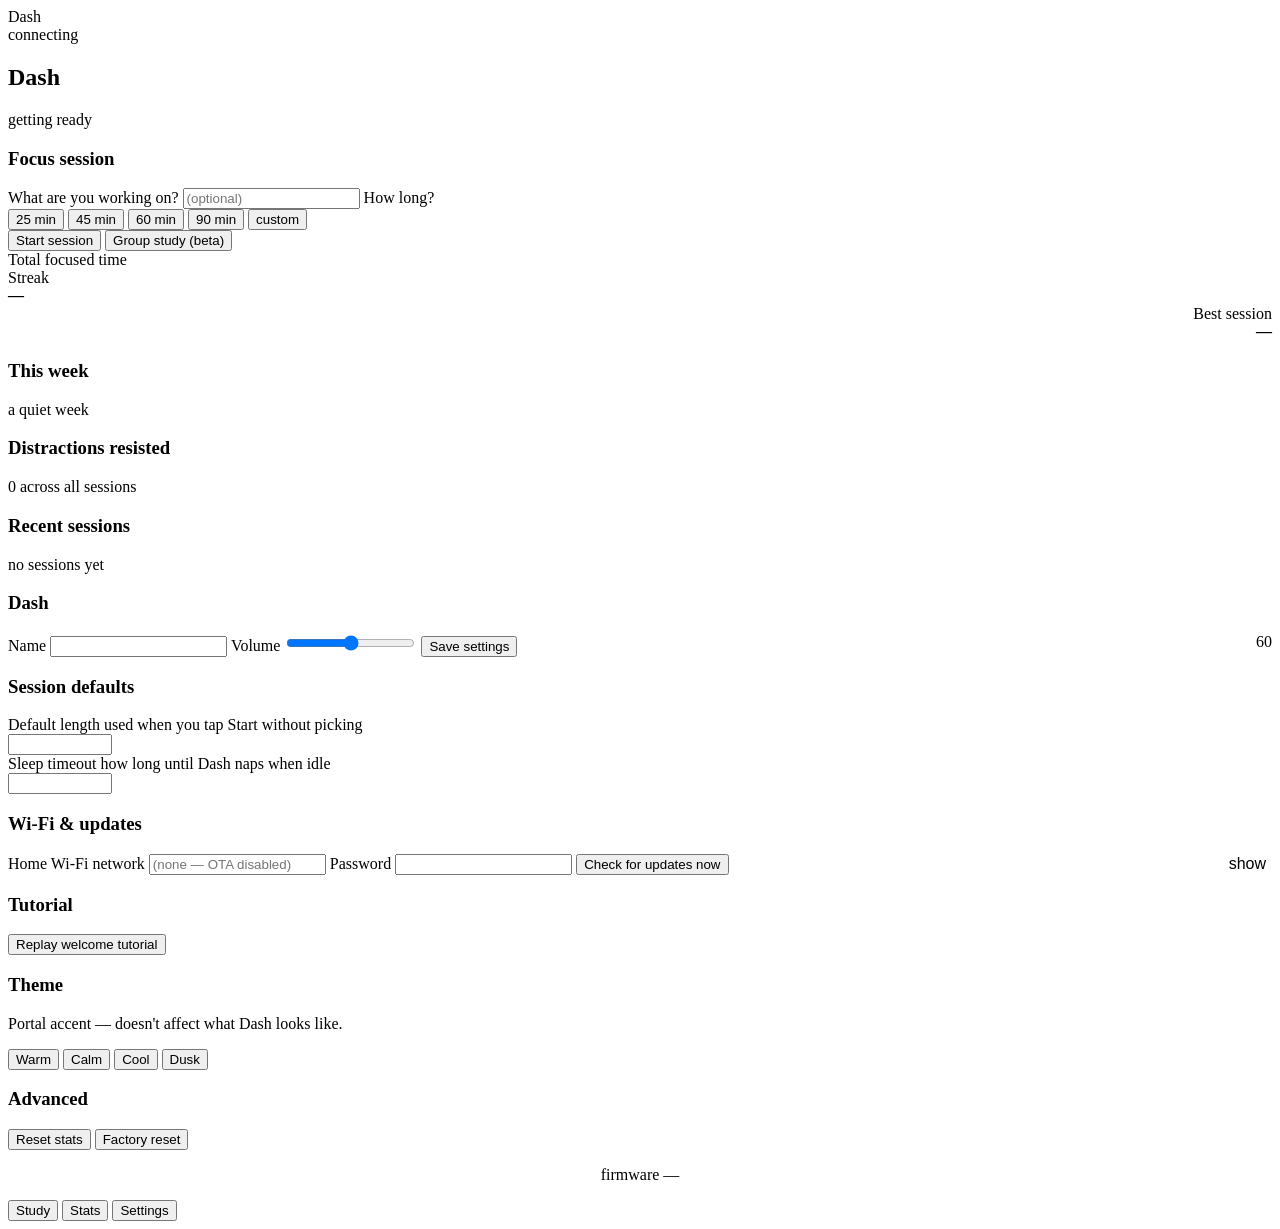
==== data/web/index.html @ c85e51ca "feat(M12): pulsing dot on study tab when session is running tab bar now shows a small accent-coloure" ====
<!doctype html>
<html lang="en">
<head>
  <meta charset="utf-8">
  <meta name="viewport" content="width=device-width, initial-scale=1, viewport-fit=cover">
  <meta name="theme-color" content="#0f1115">
  <meta name="apple-mobile-web-app-capable" content="yes">
  <meta name="apple-mobile-web-app-status-bar-style" content="black-translucent">
  <title>Dash</title>
  <link rel="icon" href="data:,">
  <link rel="stylesheet" href="/styles.css">
</head>
<body>

<div class="shell">
  <header class="app-header">
    <div class="logo">Dash</div>
    <div id="status-pill" class="status-pill">connecting</div>
  </header>

  <!-- ============ STUDY TAB ============ -->
  <section class="tab-page active" id="tab-study">
    <article class="card hero">
      <div class="row">
        <div class="col">
          <h2 id="device-name">Dash</h2>
          <span class="mood"><span class="dot" id="mood-dot"></span><span id="mood-text">getting ready</span></span>
        </div>
      </div>
    </article>

    <!-- Idle: session config -->
    <article class="card" id="session-idle">
      <h3>Focus session</h3>
      <label class="field">
        <span>What are you working on?</span>
        <input id="session-label" type="text" maxlength="40" placeholder="(optional)">
      </label>
      <label class="field">
        <span>How long?</span>
        <div class="chip-row" id="duration-chips">
          <button class="chip" data-min="25" aria-pressed="true">25 min</button>
          <button class="chip" data-min="45">45 min</button>
          <button class="chip" data-min="60">60 min</button>
          <button class="chip" data-min="90">90 min</button>
          <button class="chip" data-min="custom">custom</button>
        </div>
        <input id="custom-min" type="number" min="5" max="240" hidden placeholder="minutes">
      </label>
      <button class="btn primary" id="btn-start-session">Start session</button>
      <button class="btn ghost" id="btn-group-study">Group study (beta)</button>
    </article>

    <!-- Running: live timer -->
    <article class="card" id="session-running" hidden>
      <h3 id="running-label">In session</h3>
      <div class="timer" id="timer">00:00</div>
      <div class="timer-sub" id="timer-sub">of 25:00 · 0 distractions</div>
      <div class="progress"><div class="fill" id="progress-fill"></div></div>
      <div class="row" style="margin-top: var(--s-3)">
        <span class="mood"><span class="dot"></span><span id="running-mood">focused</span></span>
      </div>
      <div class="btn-row" style="margin-top: var(--s-2)">
        <button class="btn ghost" id="btn-pause-session">Pause</button>
        <button class="btn danger" id="btn-end-session">End early</button>
      </div>
    </article>

    <!-- Last session badge -->
    <article class="card" id="last-session" hidden>
      <div class="row">
        <div class="col">
          <span class="subtle">Last session</span>
          <span id="last-session-detail">—</span>
        </div>
        <span class="text-success" style="font-weight:700;" id="last-session-badge">✓</span>
      </div>
    </article>
  </section>

  <!-- ============ STATS TAB ============ -->
  <section class="tab-page" id="tab-stats">
    <article class="card hero">
      <span class="subtle">Total focused time</span>
      <div class="big-number" id="stats-total">
        <span class="skel h-big" style="width:60%"></span>
      </div>
    </article>

    <article class="card">
      <div class="row">
        <div class="col">
          <span class="subtle">Streak</span>
          <div id="stats-streak" style="font-weight:700;font-size:var(--fs-lg);">—</div>
        </div>
        <div class="col" style="text-align: right">
          <span class="subtle">Best session</span>
          <div id="stats-best" style="font-weight:700;font-size:var(--fs-lg);">—</div>
        </div>
      </div>
    </article>

    <article class="card">
      <h3>This week</h3>
      <div class="weekbars" id="week-bars"></div>
      <p class="subtle muted" id="week-summary">a quiet week</p>
    </article>

    <article class="card">
      <h3>Distractions resisted</h3>
      <div class="row">
        <span class="big-number" id="stats-distractions" style="font-size:var(--fs-xl);">0</span>
        <span class="subtle muted">across all sessions</span>
      </div>
    </article>

    <article class="card">
      <h3>Recent sessions</h3>
      <div class="history" id="history-list">
        <div class="subtle">no sessions yet</div>
      </div>
    </article>
  </section>

  <!-- ============ SETTINGS TAB ============ -->
  <section class="tab-page" id="tab-settings">
    <article class="card hero">
      <h3>Dash</h3>
      <label class="field">
        <span>Name</span>
        <input id="cfg-name" type="text" maxlength="16">
      </label>
      <label class="field">
        <span>Volume <span id="vol-label" class="text-accent" style="float:right">60</span></span>
        <input id="cfg-volume" type="range" min="0" max="100">
      </label>
      <button class="btn primary" id="btn-save-config">Save settings</button>
    </article>

    <div class="settings-group">
      <h3>Session defaults</h3>
      <div class="settings-row">
        <div class="label">
          <span class="name">Default length</span>
          <span class="hint">used when you tap Start without picking</span>
        </div>
        <input id="cfg-session-min" type="number" min="5" max="240" style="width:96px;text-align:center;">
      </div>
      <div class="settings-row">
        <div class="label">
          <span class="name">Sleep timeout</span>
          <span class="hint">how long until Dash naps when idle</span>
        </div>
        <input id="cfg-sleep-min" type="number" min="1" max="20" style="width:96px;text-align:center;">
      </div>
    </div>

    <div class="settings-group">
      <h3>Wi-Fi &amp; updates</h3>
      <label class="field">
        <span>Home Wi-Fi network</span>
        <input id="cfg-home-ssid" type="text" maxlength="32" placeholder="(none — OTA disabled)">
      </label>
      <label class="field">
        <span>Password
          <button id="btn-toggle-pw" type="button"
                  style="float:right;background:none;border:0;color:var(--fg-dim);cursor:pointer;font-size:var(--fs-xs)">
            show
          </button>
        </span>
        <input id="cfg-home-pw" type="password" maxlength="64">
      </label>
      <button class="btn ghost" id="btn-ota-check">Check for updates now</button>
    </div>

    <div class="settings-group">
      <h3>Tutorial</h3>
      <button class="btn ghost" id="btn-replay-onboarding">Replay welcome tutorial</button>
    </div>

    <div class="settings-group">
      <h3>Theme</h3>
      <p class="subtle">Portal accent — doesn't affect what Dash looks like.</p>
      <div class="chip-row" id="theme-chips">
        <button class="chip" data-theme="warm" aria-pressed="true">Warm</button>
        <button class="chip" data-theme="calm">Calm</button>
        <button class="chip" data-theme="cool">Cool</button>
        <button class="chip" data-theme="dusk">Dusk</button>
      </div>
    </div>

    <div class="settings-group">
      <h3>Advanced</h3>
      <button class="btn danger" id="btn-reset-stats">Reset stats</button>
      <button class="btn danger" id="btn-factory-reset">Factory reset</button>
    </div>

    <p class="subtle muted" id="footer" style="text-align:center;">firmware —</p>
  </section>
</div>

<!-- Bottom tab bar -->
<nav class="tabbar">
  <div class="tabbar-inner">
    <button class="tab" data-tab="study" aria-current="true">
      <span>Study</span>
      <span class="tab-dot" id="tab-study-dot" hidden></span>
    </button>
    <button class="tab" data-tab="stats">Stats</button>
    <button class="tab" data-tab="settings">Settings</button>
  </div>
</nav>

<div id="toast" class="toast"></div>

<script src="/app.js" defer></script>
</body>
</html>
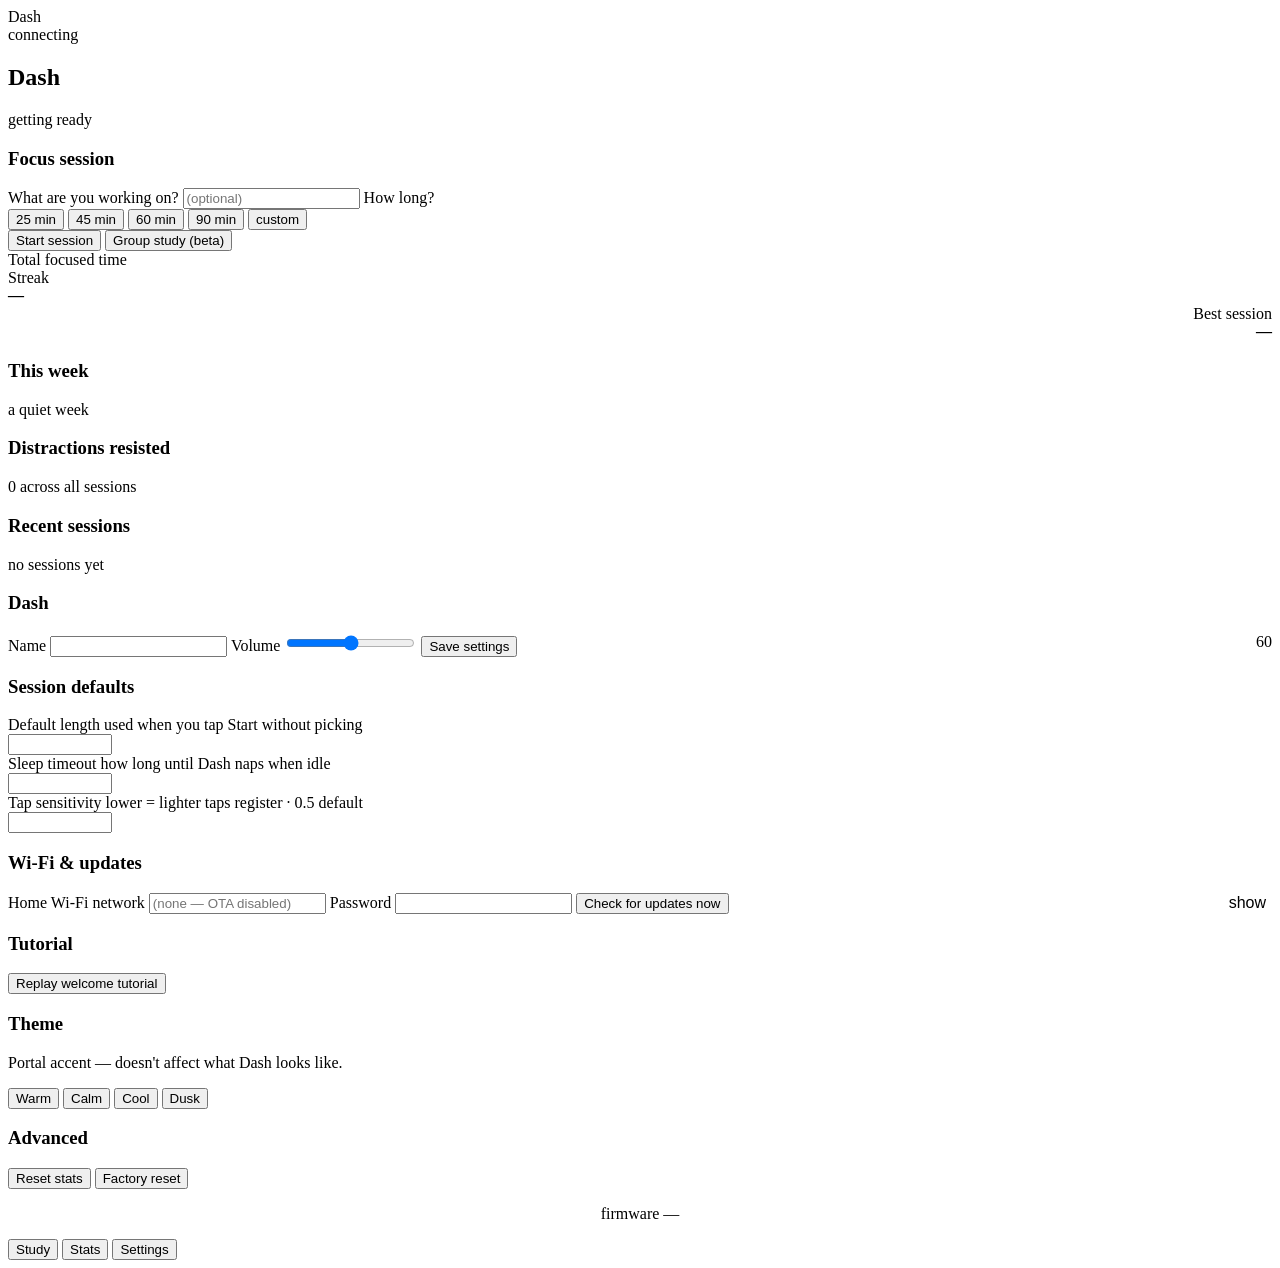
==== commit 14bff545: "feat(M12): tunable tap sensitivity, default lowered to 0.5g old default was 1.5g of linear accel — y" ====
--- a/data/web/index.html
+++ b/data/web/index.html
@@ -153,6 +153,13 @@
         </div>
         <input id="cfg-sleep-min" type="number" min="1" max="20" style="width:96px;text-align:center;">
       </div>
+      <div class="settings-row">
+        <div class="label">
+          <span class="name">Tap sensitivity</span>
+          <span class="hint">lower = lighter taps register · 0.5 default</span>
+        </div>
+        <input id="cfg-tap-g" type="number" min="0.2" max="2" step="0.1" style="width:96px;text-align:center;">
+      </div>
     </div>
 
     <div class="settings-group">
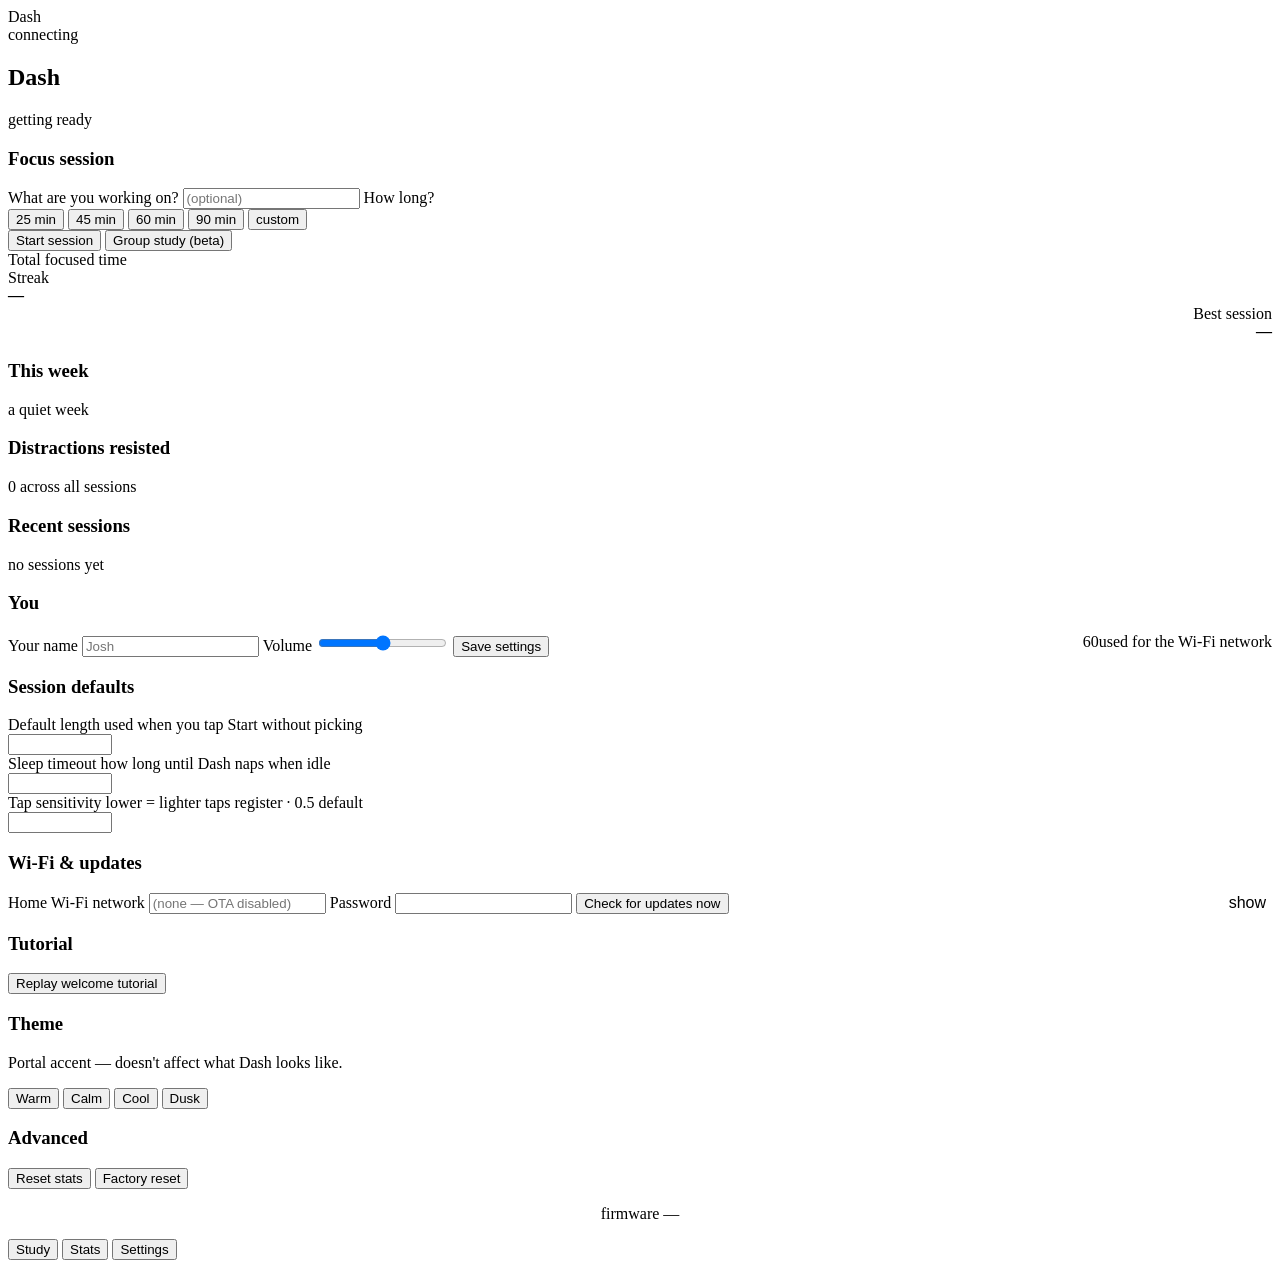
==== commit 65c441a3: "feat(M12): tap precision, volume, ssid by name, animations, flicker Critical fixes from user feedbac" ====
--- a/data/web/index.html
+++ b/data/web/index.html
@@ -125,10 +125,10 @@
   <!-- ============ SETTINGS TAB ============ -->
   <section class="tab-page" id="tab-settings">
     <article class="card hero">
-      <h3>Dash</h3>
-      <label class="field">
-        <span>Name</span>
-        <input id="cfg-name" type="text" maxlength="16">
+      <h3>You</h3>
+      <label class="field">
+        <span>Your name <span class="subtle" style="float:right;font-size:var(--fs-xs);">used for the Wi-Fi network</span></span>
+        <input id="cfg-name" type="text" maxlength="16" placeholder="Josh">
       </label>
       <label class="field">
         <span>Volume <span id="vol-label" class="text-accent" style="float:right">60</span></span>
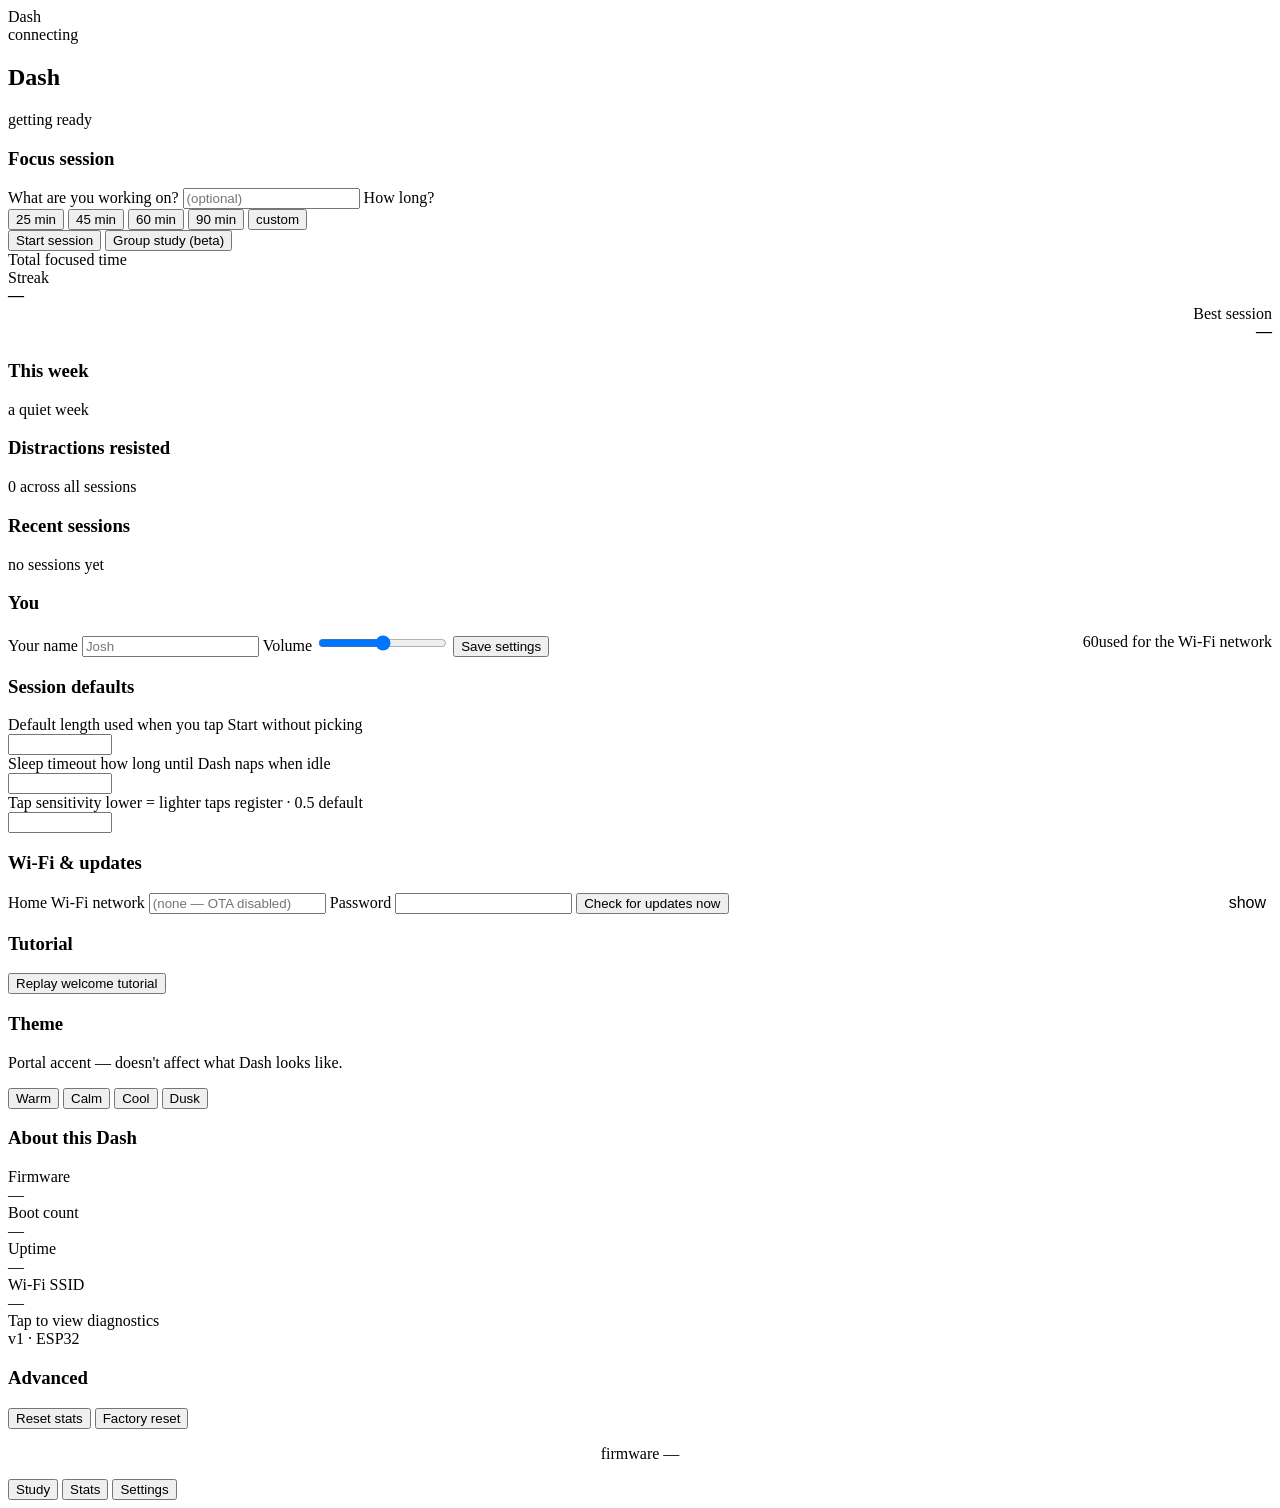
==== commit 9b49082d: "feat(M12): cap-touch boosts tap, device info card, dev mode + diagnostic - Cap-touch + tap coordinat" ====
--- a/data/web/index.html
+++ b/data/web/index.html
@@ -197,9 +197,42 @@
     </div>
 
     <div class="settings-group">
+      <h3>About this Dash</h3>
+      <div class="settings-row">
+        <div class="label"><span class="name">Firmware</span></div>
+        <span id="info-firmware" class="subtle">—</span>
+      </div>
+      <div class="settings-row">
+        <div class="label"><span class="name">Boot count</span></div>
+        <span id="info-bootcount" class="subtle">—</span>
+      </div>
+      <div class="settings-row">
+        <div class="label"><span class="name">Uptime</span></div>
+        <span id="info-uptime" class="subtle">—</span>
+      </div>
+      <div class="settings-row">
+        <div class="label"><span class="name">Wi-Fi SSID</span></div>
+        <span id="info-ssid" class="subtle">—</span>
+      </div>
+      <div class="settings-row" id="info-version-row">
+        <div class="label"><span class="name">Tap to view diagnostics</span></div>
+        <span class="subtle">v1 · ESP32</span>
+      </div>
+    </div>
+
+    <div class="settings-group">
       <h3>Advanced</h3>
       <button class="btn danger" id="btn-reset-stats">Reset stats</button>
       <button class="btn danger" id="btn-factory-reset">Factory reset</button>
+    </div>
+
+    <!-- Hidden developer mode card — only revealed by 8 quick taps on the
+         version-row above. Stays hidden behind display:none until unlocked. -->
+    <div class="settings-group" id="dev-mode-card" hidden>
+      <h3>Developer mode</h3>
+      <p class="subtle">Run a hardware diagnostic to verify every peripheral. Walks you through tap, shake, touch, OLED and sound checks one by one.</p>
+      <button class="btn primary" id="btn-start-diag">Start diagnostic</button>
+      <button class="btn ghost" id="btn-hide-dev">Hide developer mode</button>
     </div>
 
     <p class="subtle muted" id="footer" style="text-align:center;">firmware —</p>
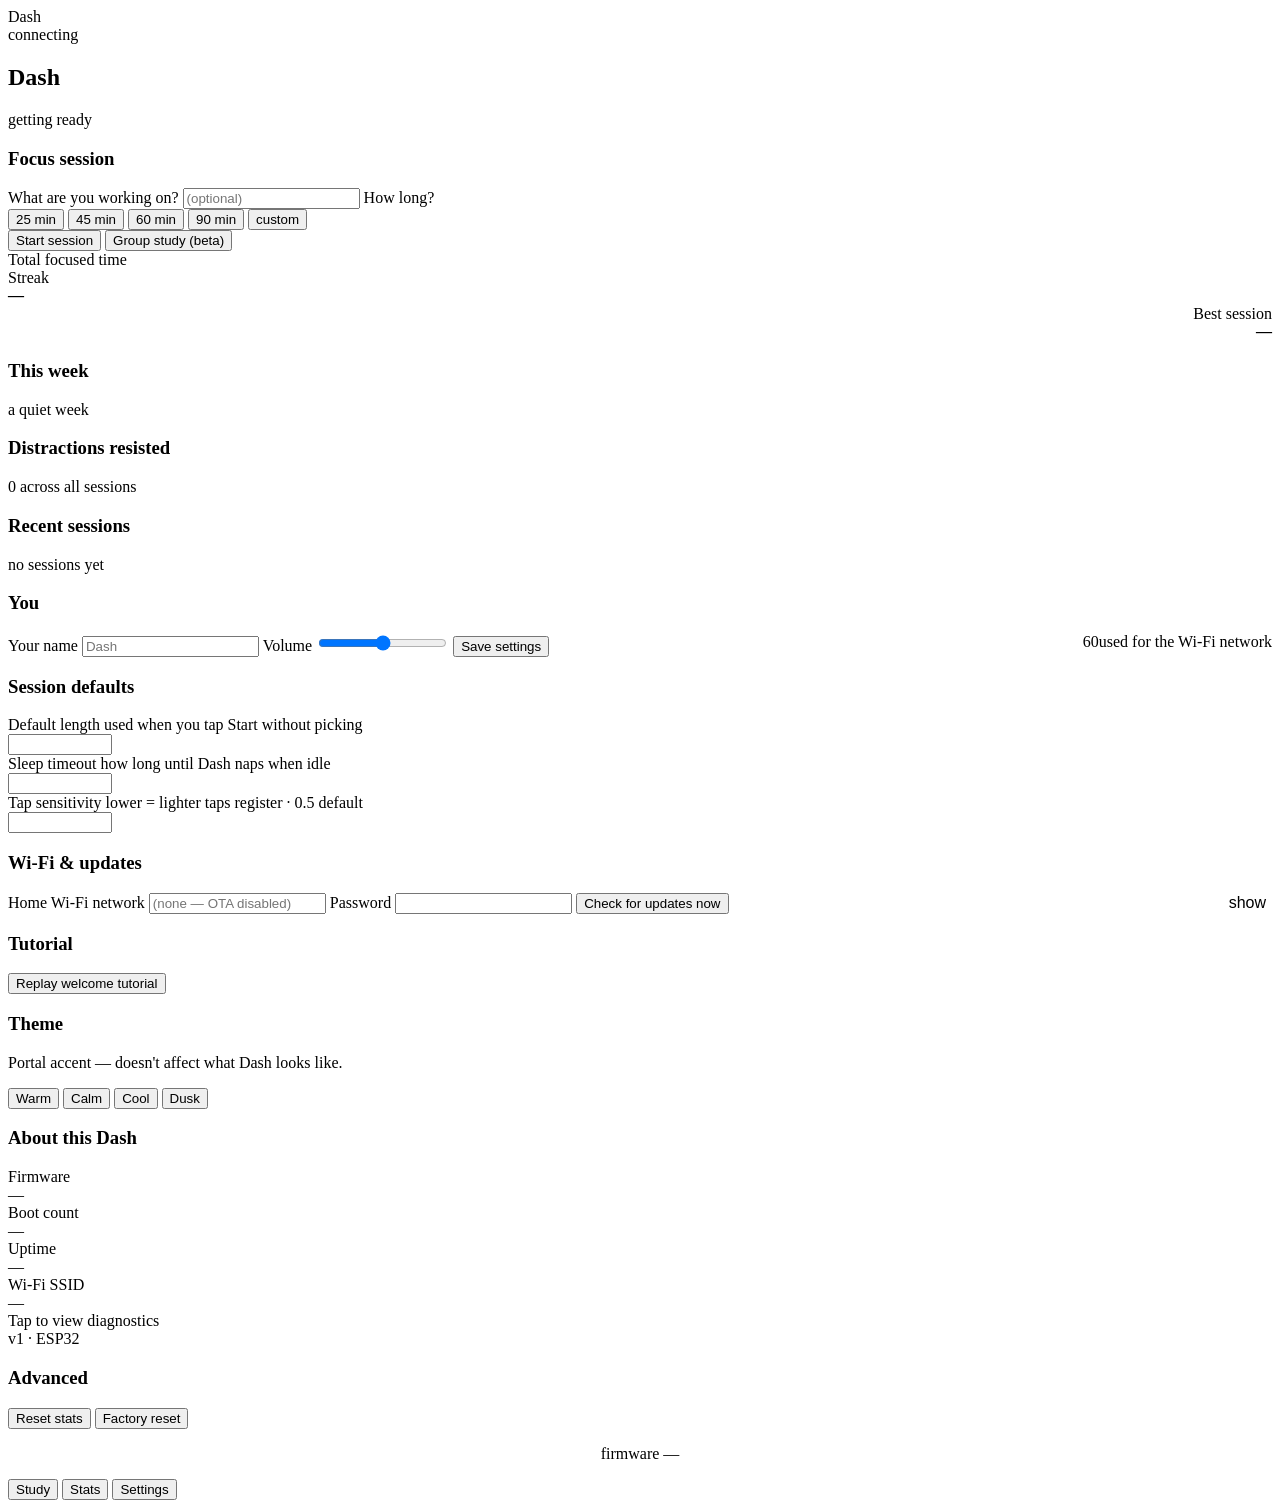
==== commit e436c1a6: "polish(M12): cap-touch as redundant tap, tx +4dB, prompt 'Dash' cap-touch events now route into the " ====
--- a/data/web/index.html
+++ b/data/web/index.html
@@ -128,7 +128,7 @@
       <h3>You</h3>
       <label class="field">
         <span>Your name <span class="subtle" style="float:right;font-size:var(--fs-xs);">used for the Wi-Fi network</span></span>
-        <input id="cfg-name" type="text" maxlength="16" placeholder="Josh">
+        <input id="cfg-name" type="text" maxlength="16" placeholder="Dash">
       </label>
       <label class="field">
         <span>Volume <span id="vol-label" class="text-accent" style="float:right">60</span></span>
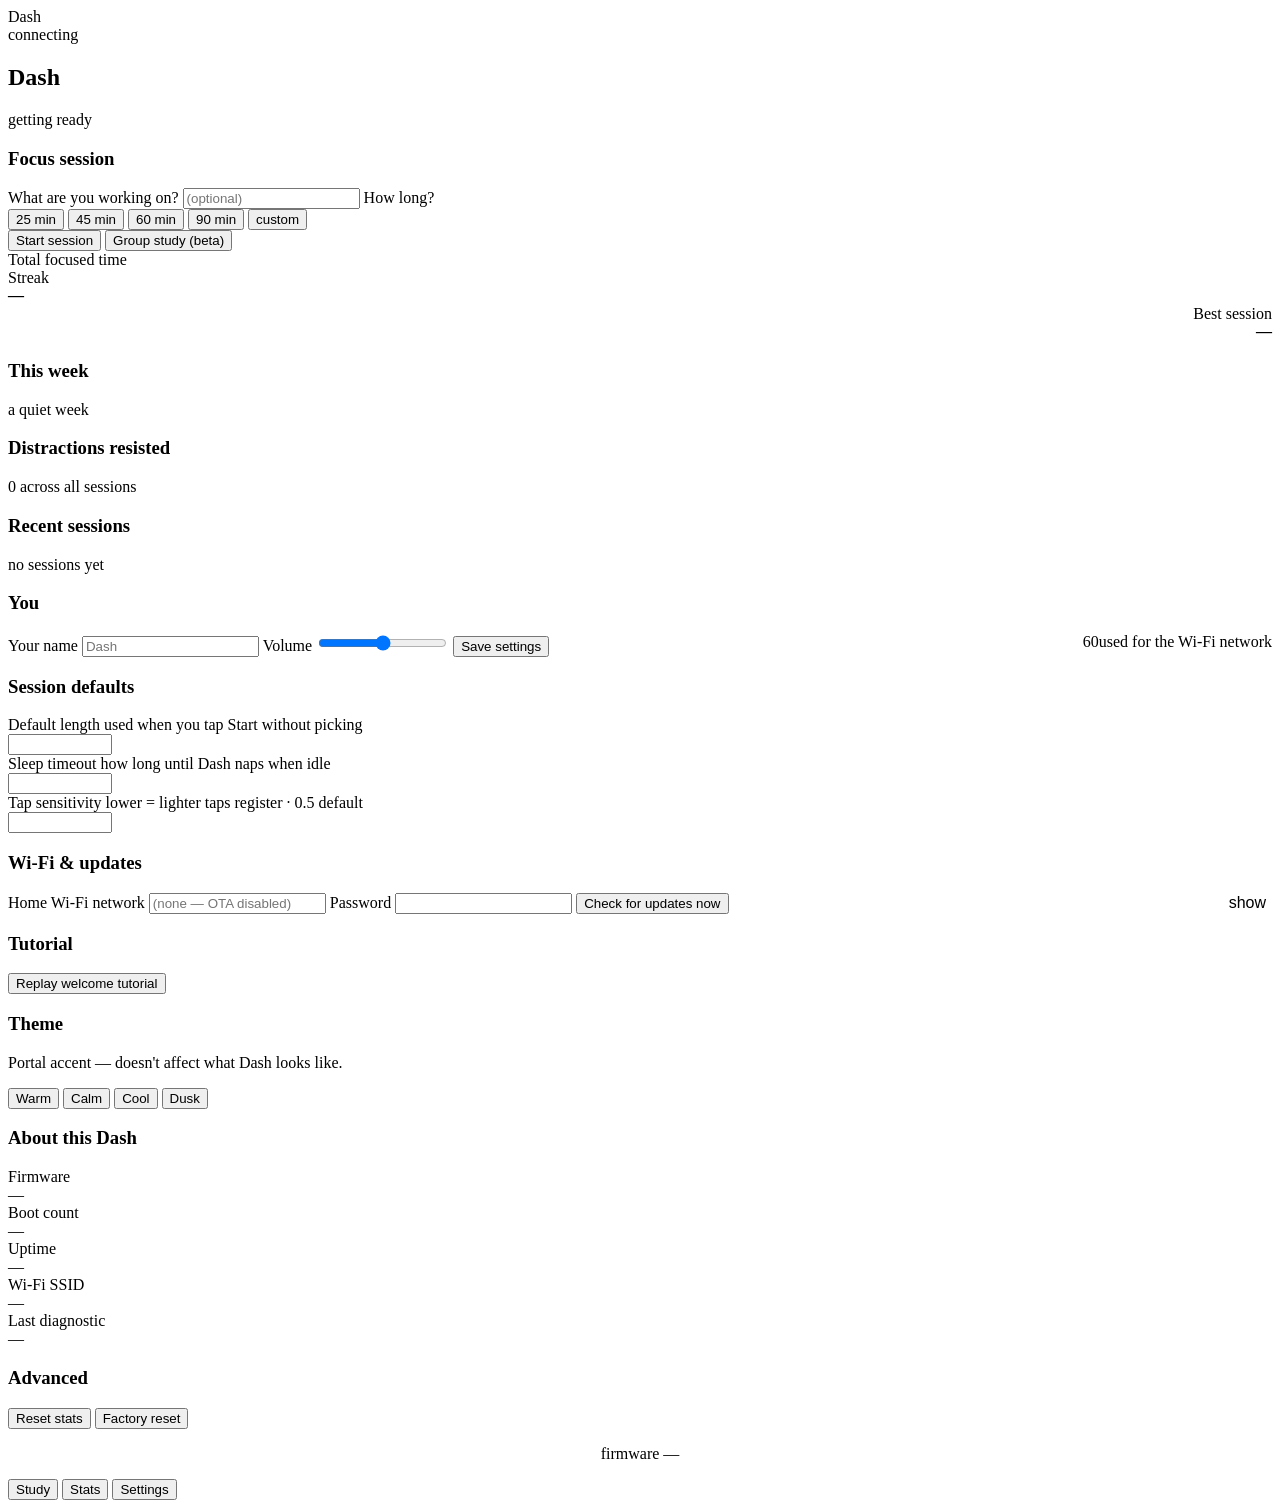
==== commit 76139086: "fix(M12): diagnostic stale-event bug + ui polish backend: - POST /api/diag-event clears the recorded" ====
--- a/data/web/index.html
+++ b/data/web/index.html
@@ -45,7 +45,7 @@
           <button class="chip" data-min="90">90 min</button>
           <button class="chip" data-min="custom">custom</button>
         </div>
-        <input id="custom-min" type="number" min="5" max="240" hidden placeholder="minutes">
+        <input id="custom-min" type="number" min="1" max="240" hidden placeholder="minutes">
       </label>
       <button class="btn primary" id="btn-start-session">Start session</button>
       <button class="btn ghost" id="btn-group-study">Group study (beta)</button>
@@ -144,7 +144,7 @@
           <span class="name">Default length</span>
           <span class="hint">used when you tap Start without picking</span>
         </div>
-        <input id="cfg-session-min" type="number" min="5" max="240" style="width:96px;text-align:center;">
+        <input id="cfg-session-min" type="number" min="1" max="240" style="width:96px;text-align:center;">
       </div>
       <div class="settings-row">
         <div class="label">
@@ -215,8 +215,8 @@
         <span id="info-ssid" class="subtle">—</span>
       </div>
       <div class="settings-row" id="info-version-row">
-        <div class="label"><span class="name">Tap to view diagnostics</span></div>
-        <span class="subtle">v1 · ESP32</span>
+        <div class="label"><span class="name">Last diagnostic</span></div>
+        <span id="info-lastdiag" class="subtle">—</span>
       </div>
     </div>
 
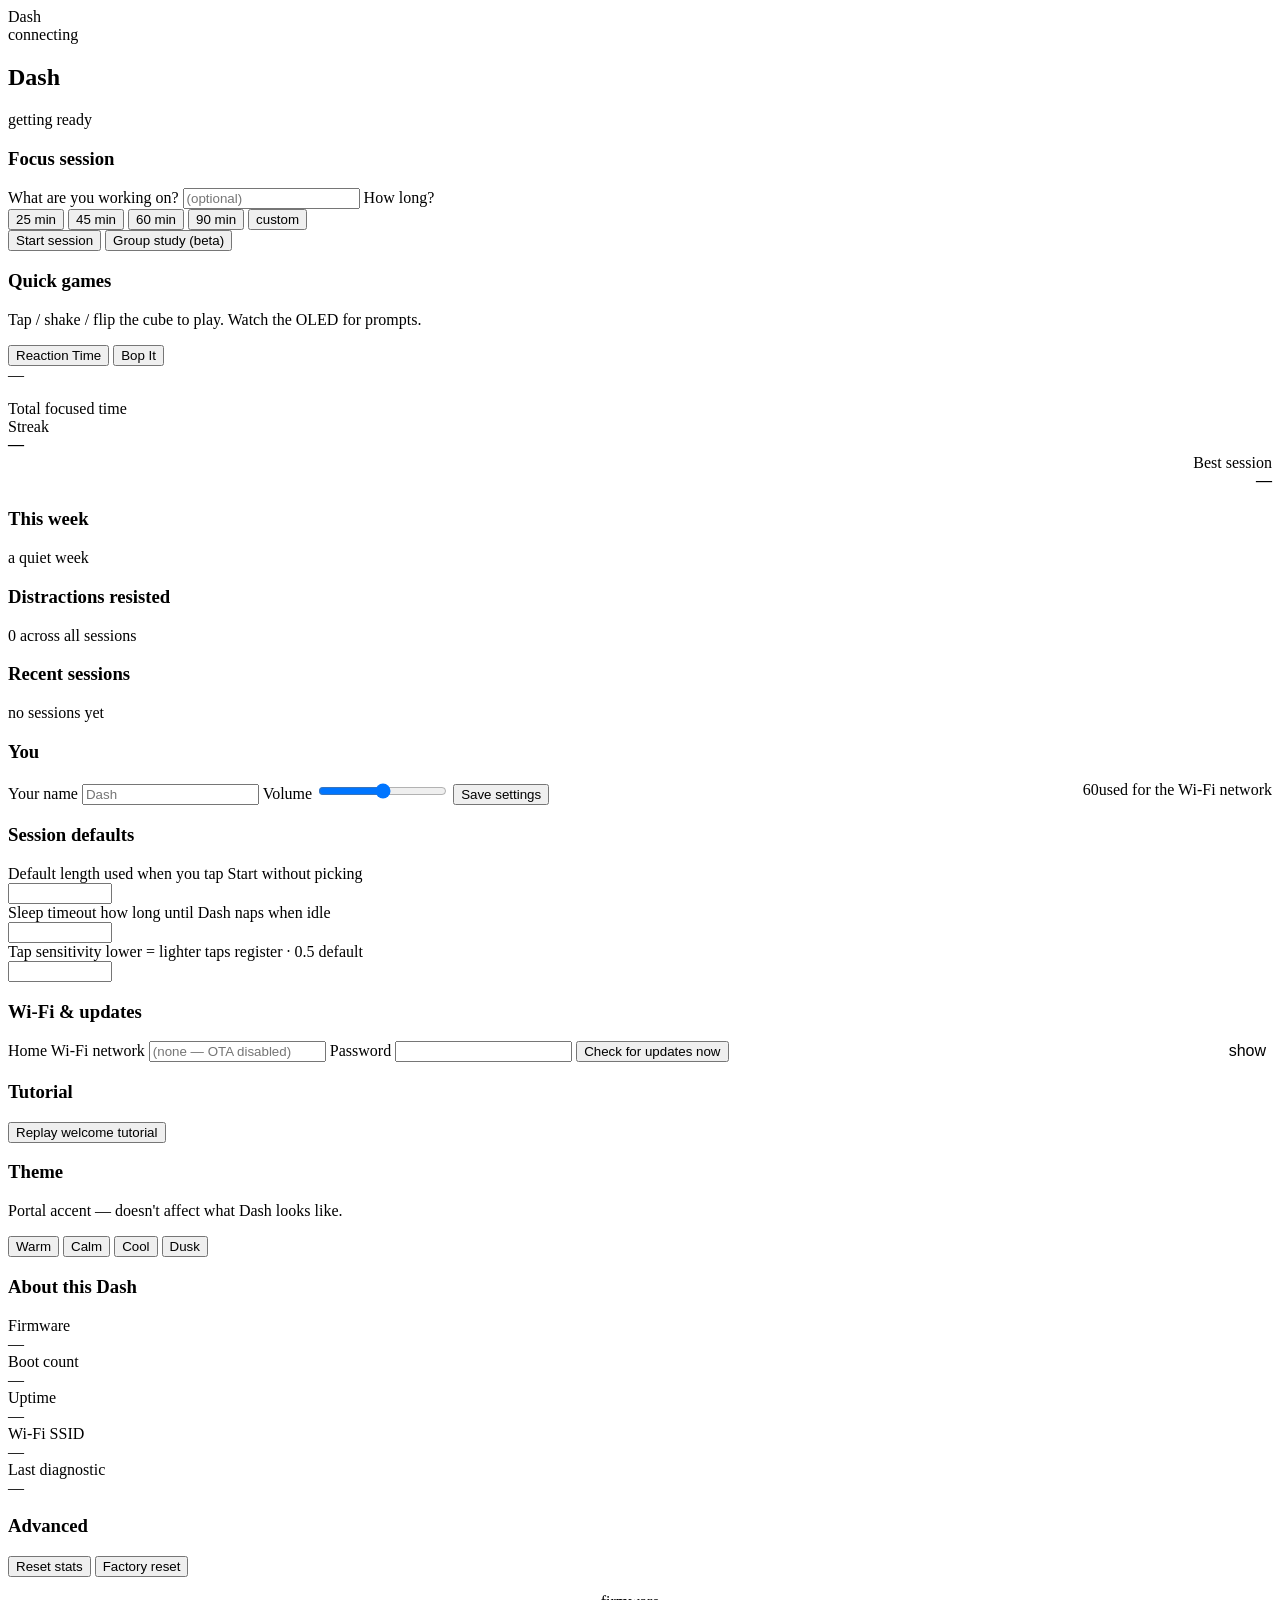
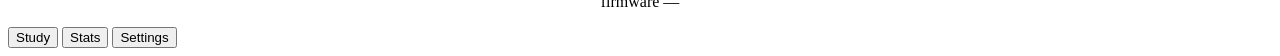
==== commit 772934f5: "feat(M12): eye gaze tilt + body-Z tap discriminator + games card + bug fixes three user-requested fi" ====
--- a/data/web/index.html
+++ b/data/web/index.html
@@ -51,6 +51,17 @@
       <button class="btn ghost" id="btn-group-study">Group study (beta)</button>
     </article>
 
+    <!-- Quick games — minigames that read tap/shake/flip on the cube. -->
+    <article class="card" id="games-card">
+      <h3>Quick games</h3>
+      <p class="subtle">Tap / shake / flip the cube to play. Watch the OLED for prompts.</p>
+      <div class="btn-row" style="margin-top: var(--s-2)">
+        <button class="btn ghost" data-game="reaction">Reaction Time</button>
+        <button class="btn ghost" data-game="bopit">Bop It</button>
+      </div>
+      <p class="subtle muted" id="games-status" style="margin-top: var(--s-2)">—</p>
+    </article>
+
     <!-- Running: live timer -->
     <article class="card" id="session-running" hidden>
       <h3 id="running-label">In session</h3>
